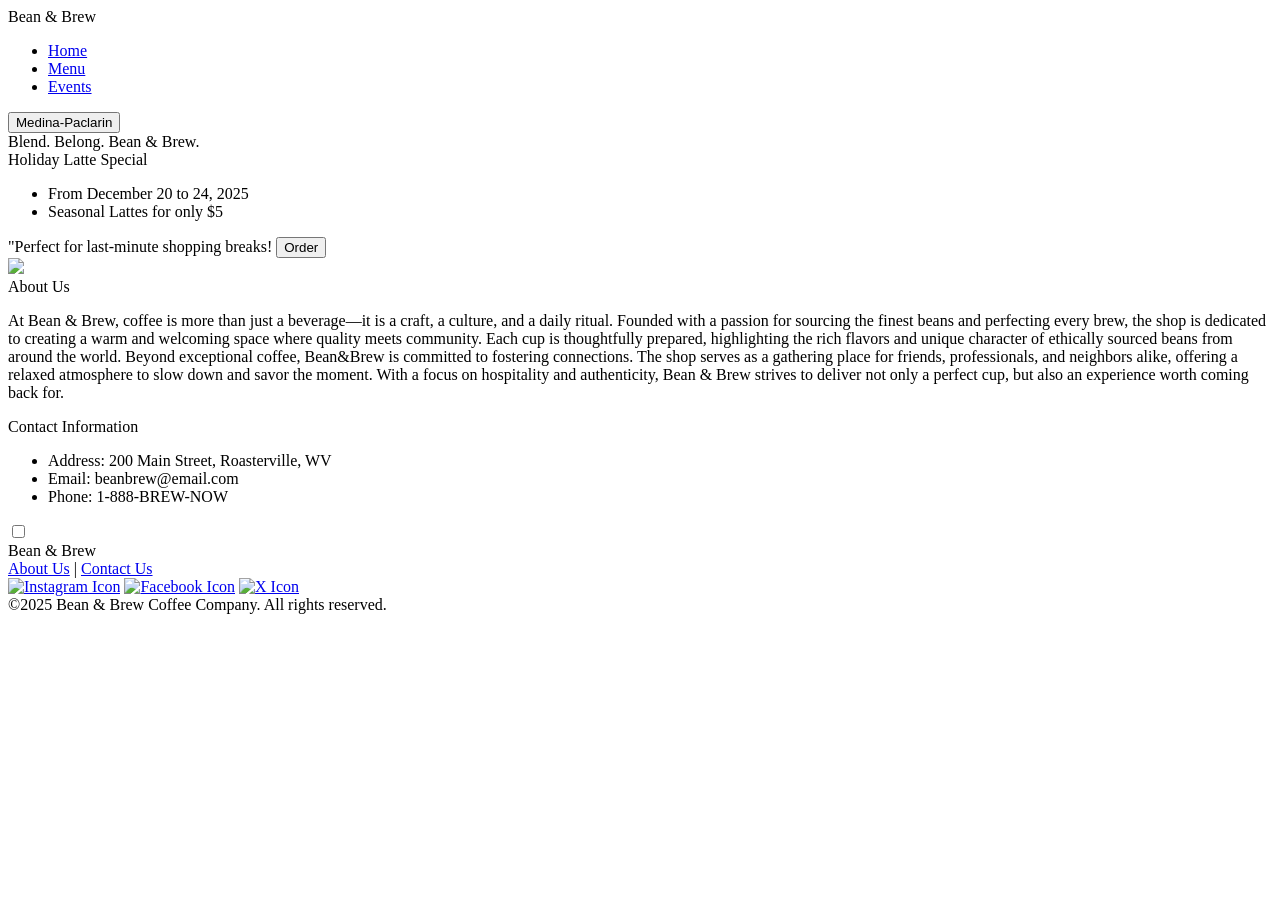
==== index.html @ fe65b321 "Create index.html" ====
<!DOCTYPE html>
<html lang="en">
<head>
    <meta charset="UTF-8">
    <meta name="viewport" content="width=device-width, initial-scale=1.0">
    <title>Bean & Brew | Home</title>
    <link rel="stylesheet" href="font.css" />
    <link rel="stylesheet" href="header.css" />
    <link rel="stylesheet" href="footer.css" />
    <link rel="stylesheet" href="indexStyle.css" />
</head>
<body>

    <!-- header -->
    <header class="header">
        <nav class="nav">
            <div class="beanbrew">Bean & Brew</div>
            <ul>
                <li><a href="index.html">Home</a></li>
                <li><a href="menu.html">Menu</a></li>
                <li><a href="events.html">Events</a></li>
            </ul>
            
            <div class="headerbuttons">
                <input type="button" id="" name="" value="Medina-Paclarin" class="welcomeButton" title="Profile Page">
            </div>
        </nav>
    </header>
    
    <!-- banner -->
    <section class="banner">
        <div class="message">
            <span>Blend.</span>
            <span>Belong.</span>
            <span class="highlight">Bean & Brew.</span>
        </div>
    </section>

    <!-- promo section -->
    <section class="promoSection">
        <div class="bannerContainer">
            <div class="promoMessage">
                <span class="holidayLatte">Holiday Latte Special</span>
                <span class="promoDateName">
                    <ul>
                        <li>From December 20 to 24, 2025</li>
                        <li>Seasonal Lattes for only <span class="price">$5</span></li>
                    </ul>
                </span>
                <span class="promoInfo">"Perfect for last-minute shopping breaks!</span>
                <button class="orderButton">Order</button>
            </div>
            <div class="promoImageDiv"><img src="images/home/promoImage.jpg"></div>
        </div>
    </section>

    <!-- About us section -->
    <div class="aboutUsContainer" id="aboutUs">
        <div class="taglineContainer">
        </div>
        <div class="aboutUsImage"></div>
        <div class="aboutUsInfo">
            <span class="aboutUsText">About Us</span>
            <p>At Bean & Brew, coffee is more than just a beverage—it is a craft, a culture, and a daily ritual. Founded with a passion for sourcing the finest beans and perfecting every brew, the shop is dedicated to creating a warm and welcoming space where quality meets community. Each cup is thoughtfully prepared, highlighting the rich flavors and unique character of ethically sourced beans from around the world. Beyond exceptional coffee, Bean&Brew is committed to fostering connections. The shop serves as a gathering place for friends, professionals, and neighbors alike, offering a relaxed atmosphere to slow down and savor the moment. With a focus on hospitality and authenticity, Bean & Brew strives to deliver not only a perfect cup, but also an experience worth coming back for.</p>
        </div>
    </div>


    <!-- contact information section -->
    <div class="contactInfoContainer" id="contactInformation">
        <div class="contactInfoTextInside">
            <div class="contactInfo">
                <span>Contact</span>
                <span>Information</span>
            </div>
                        
            <span class="addressTitle">
                <ul>
                    <li><span class="label">Address: </span>200 Main Street, Roasterville, WV</li>
                    <li><span class="label">Email: </span>beanbrew@email.com</li>
                    <li><span class="label">Phone: </span>1-888-BREW-NOW</li>
                </ul>
            </span>
        </div>

        <div class="map">
            <input type="checkbox" name="" id="zoom_img">
            <label for="zoom_img">
                <img src="images/home/contactInfoMap.png" class="imageMap" alt="">
            </label>
            
        </div>
    </div>


    <!-- footer -->
    <footer class="footer">
        <div class="footerbeanbrew">Bean & Brew</div>
        <div class="link">
            <a href="index.html#aboutUs"><span>About Us</span></a>
            <span>|</span>
            <a href="index.html#contactInformation"><span>Contact Us</span></a>
        </div>
        <div class="socials">
            <a href="https://www.instagram.com/" title="Visit Instagram Page"><img src="images/main/instagramIcon.png" alt="Instagram Icon"></a>
            <a href="https://www.facebook.com/" title="Visit Facebook Page"><img src="images/main/facebookIcon.png" alt="Facebook Icon"></a>
            <a href="https://x.com/" title="Visit X Page"><img src="images/main/xIcon.png" alt="X Icon"></a>
        </div>
        <div class="copyrightText">©2025 Bean & Brew Coffee Company. All rights reserved.</div>
    </footer>
</body>
</html>
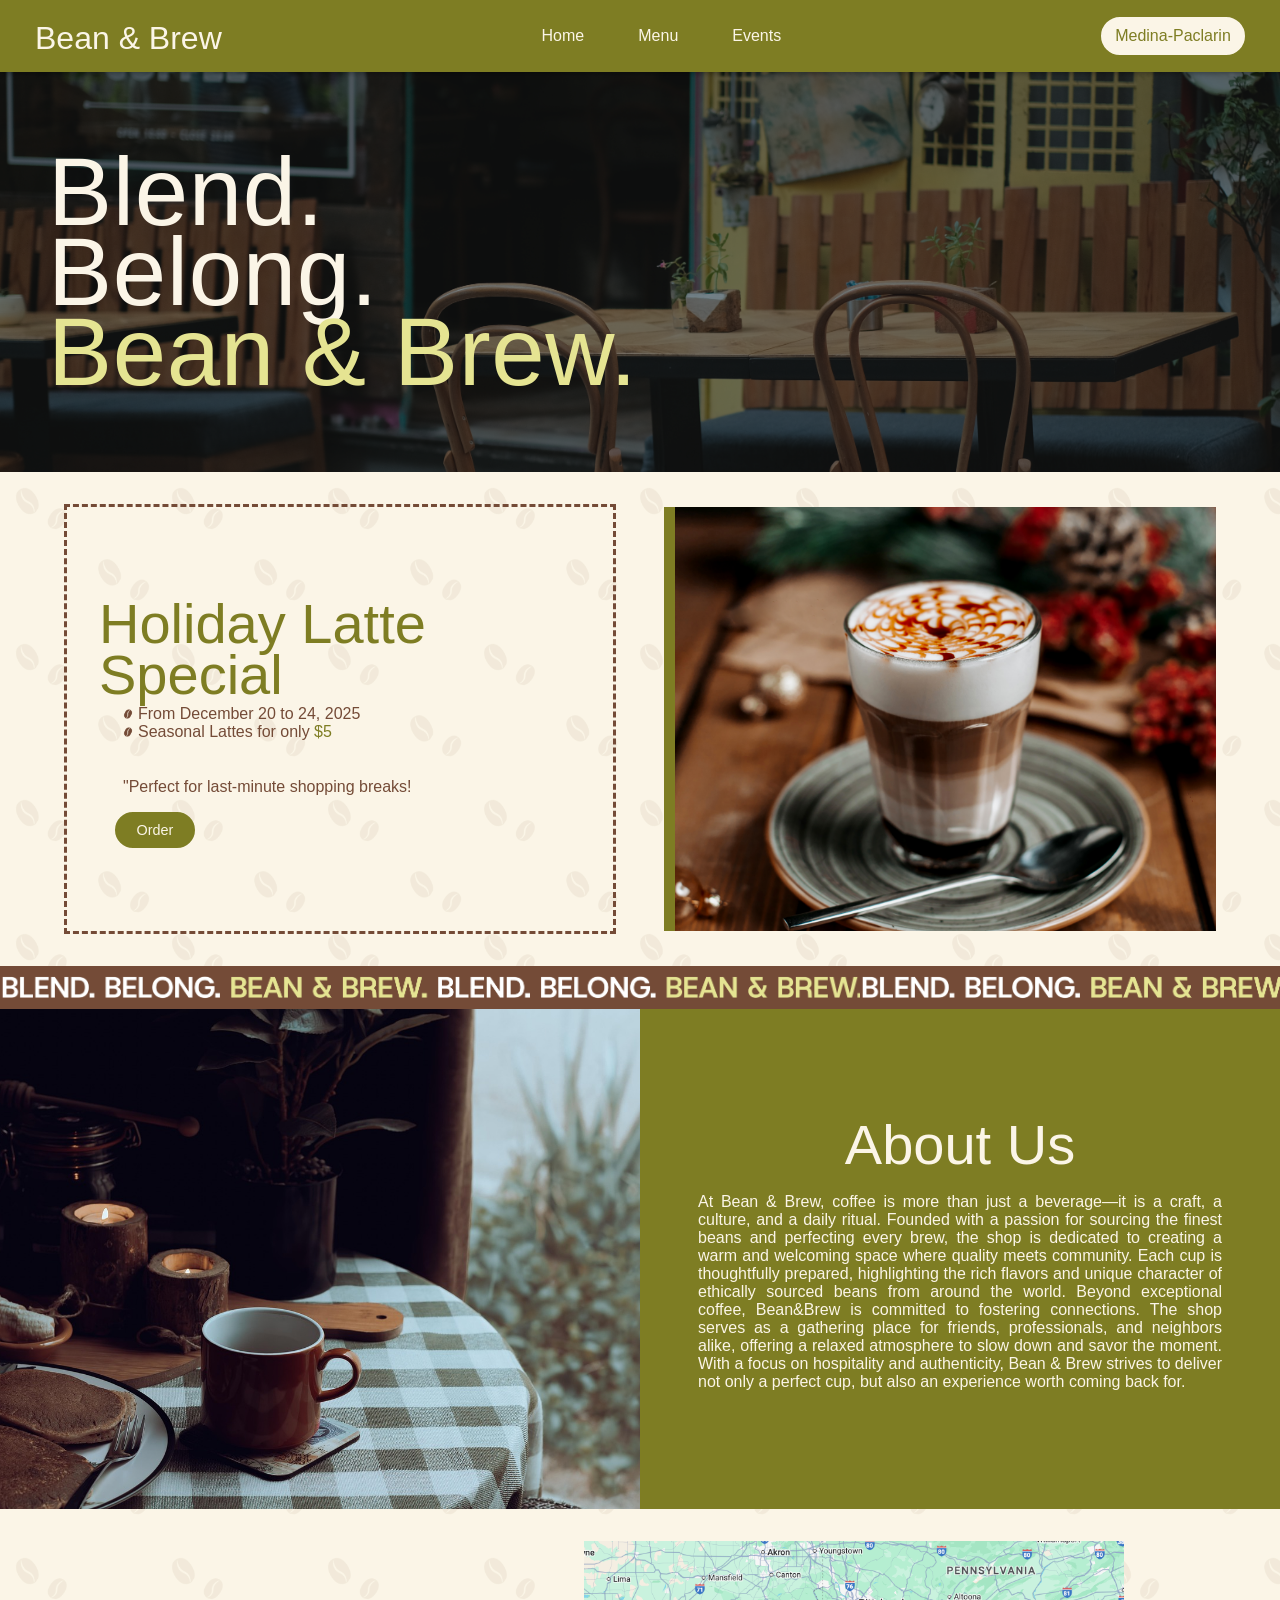
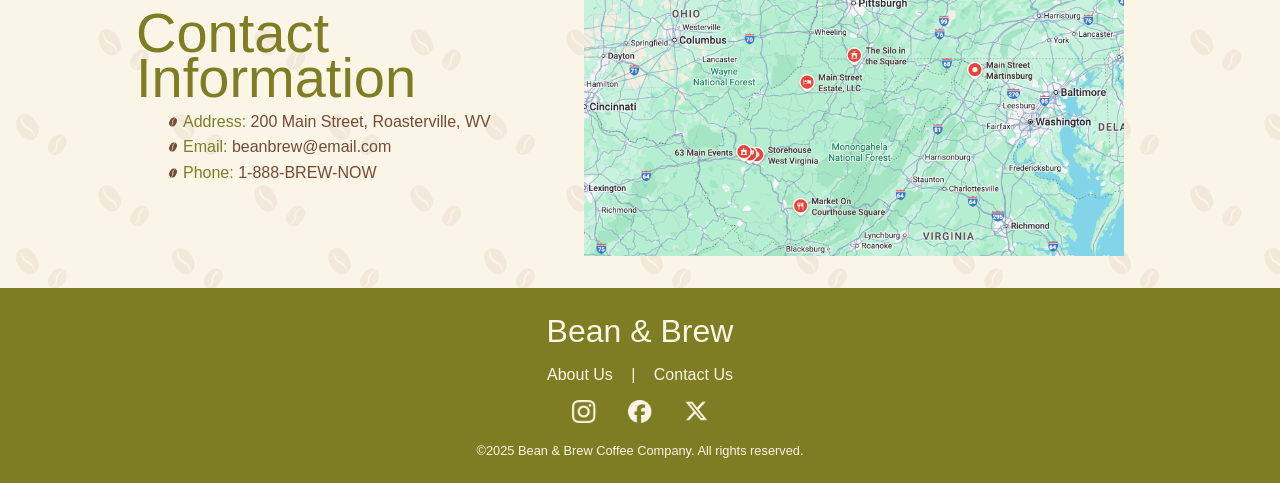
==== commit b0248ab2: "index.html" ====
--- a/index.html
+++ b/index.html
@@ -4,6 +4,8 @@
     <meta charset="UTF-8">
     <meta name="viewport" content="width=device-width, initial-scale=1.0">
     <title>Bean & Brew | Home</title>
+    <link href="https://db.onlinewebfonts.com/c/3d9e6bbad16ecc01310433beda2ccd6a?family=Host+Grotesk" rel="stylesheet">
+    <link href="https://db.onlinewebfonts.com/c/500899405f17a77ace3779878c96c40a?family=Bolota" rel="stylesheet">
     <link rel="stylesheet" href="font.css" />
     <link rel="stylesheet" href="header.css" />
     <link rel="stylesheet" href="footer.css" />
@@ -110,3 +112,4 @@
     </footer>
 </body>
 </html>
+
--- a/font.css
+++ b/font.css
@@ -0,0 +1,25 @@
+/* font families */
+@font-face {
+    font-family: "Bolota";
+    src: url("500899405f17a77ace3779878c96c40a.eot");
+    src: url("500899405f17a77ace3779878c96c40a.eot?#iefix")format("embedded-opentype"),
+        url("500899405f17a77ace3779878c96c40a.woff")format("woff"),
+        url("500899405f17a77ace3779878c96c40a.woff2")format("woff2"),
+        url("500899405f17a77ace3779878c96c40a.ttf")format("truetype"),
+        url("500899405f17a77ace3779878c96c40a.svg#Bolota")format("svg");
+    font-weight: normal;
+    font-style: normal;
+    font-display: swap;
+}
+@font-face {
+    font-family: "Host Grotesk";
+    src: url("3d9e6bbad16ecc01310433beda2ccd6a.eot");
+    src: url("3d9e6bbad16ecc01310433beda2ccd6a.eot?#iefix")format("embedded-opentype"),
+        url("3d9e6bbad16ecc01310433beda2ccd6a.woff")format("woff"),
+        url("3d9e6bbad16ecc01310433beda2ccd6a.woff2")format("woff2"),
+        url("3d9e6bbad16ecc01310433beda2ccd6a.ttf")format("truetype"),
+        url("3d9e6bbad16ecc01310433beda2ccd6a.svg#Host Grotesk")format("svg");
+    font-weight: normal;
+    font-style: normal;
+    font-display: swap;
+}
--- a/header.css
+++ b/header.css
@@ -0,0 +1,534 @@
+/*  colors: FBF5E7, 7E7D23, 744B37, E5E492*/
+html {
+    scroll-behavior: smooth;
+}
+
+body {
+    background-color: #FBF5E7;
+    background-image: url(images/main/pattern.png);
+    background-size: contain;
+    font: "Host Grotesk", sans-serif;
+    margin: 0;
+    padding: 0;
+}
+
+@media (min-width: 1051px) {
+   .header {
+        position: sticky;
+        top: 0;
+        z-index: 999;
+        box-shadow: 0 2px 5px rgba(0, 0, 0, 0.3);
+        padding: 15px;
+        background-color: #7E7D23;
+    }
+
+    .nav {
+        display: flex;
+        justify-content: space-between;
+        align-items: center;
+    }
+
+    .nav ul {
+        list-style-type: none;
+        margin: 0;
+        padding: 0;
+        font-size: 1rem;
+    }
+
+    .nav ul li {
+        display: inline;
+        margin: 25px;
+        text-align: center;
+    }
+
+    .nav ul li a {
+        color: #FBF5E7;
+        text-decoration: none;
+        font-family: "Host Grotesk", sans-serif;
+    }
+
+    .beanbrew {
+        color: #FBF5E7;
+        font-family: "Bolota", sans-serif;
+        text-align: left;
+        font-size: 2rem;
+        padding-top: 5px;
+        padding-left: 20px;
+    }
+
+    .headerbuttons {
+        display: flex;
+        gap: 10px;
+        padding-right: 20px;
+    }
+    .headerbuttons input {
+        border-radius: 5rem;
+        border-style: solid;
+        padding: 0.5rem 0.7rem;
+        font-family: "Host Grotesk", sans-serif;
+        font-size: 1rem;
+        width: 9rem;
+        display: flex;
+        flex-direction: row;
+    }
+
+    .welcomeButton {
+        background-color: #FBF5E7;
+        color: #7E7D23;
+        border-color: #FBF5E7;
+        cursor: pointer;
+    }
+
+        /* banner */
+    .banner {
+        background-size: cover;
+        height: 25rem;
+        background-position: center;
+        display: flex;
+        align-items: center;
+        justify-content: flex-start;
+    }
+
+    .message {
+        background-color: rgb(27, 29, 28,0.5);
+        height: 25rem;
+        width: 100rem;
+        display: flex;
+        flex-direction: column;
+        justify-content: center;
+    }
+
+    .message span {
+        display: flex;
+        justify-content: flex-start;
+        align-items: center;
+        padding-left: 3rem;
+        color: #FBF5E7;
+        font-family: "Bolota", sans-serif;
+        letter-spacing: 0.04rem;
+        font-size: 6rem;
+        line-height: 5rem;   
+    }
+
+    .banner .message span.highlight {
+        color: #E5E492;
+    }
+}
+
+@media (max-width: 1050px) and (min-width: 801px) {
+    .header {
+        position: sticky;
+        top: 0;
+        z-index: 999;
+        box-shadow: 0 2px 5px rgba(0, 0, 0, 0.3);
+        padding: 13px;
+        background-color: #7E7D23;
+    }
+
+    .nav {
+        display: flex;
+        justify-content: space-between;
+        align-items: center;
+    }
+
+    .nav ul {
+        list-style-type: none;
+        margin: 0;
+        padding: 0;
+        font-size: 0.8rem;
+    }
+
+    .nav ul li {
+        display: inline;
+        margin: 18px;
+        text-align: center;
+    }
+
+    .nav ul li a {
+        color: #FBF5E7;
+        text-decoration: none;
+        font-family: "Host Grotesk", sans-serif;
+    }
+
+    .beanbrew {
+        color: #FBF5E7;
+        font-family: "Bolota", sans-serif;
+        text-align: left;
+        font-size: 1.5rem;
+        padding-top: 4px;
+        padding-left: 20px;
+    }
+
+    .headerbuttons {
+        display: flex;
+        gap: 9px;
+        padding-right: 20px;
+    }
+    .headerbuttons input {
+        border-radius: 5rem;
+        border-style: solid;
+        padding: 0.3rem 0.5rem;
+        font-family: "Host Grotesk", sans-serif;
+        font-size: 0.8rem;
+        height: 1.9rem;
+        width: 7.3rem;
+        display: flex;
+        flex-direction: row;
+    }
+
+    .welcomeButton {
+        background-color: #FBF5E7;
+        color: #7E7D23;
+        border-color: #FBF5E7;
+        cursor: pointer;
+    }
+
+    /* banner */
+    .banner {
+        background-size: cover;
+        height: 18rem;
+        background-position: center;
+        display: flex;
+        align-items: center;
+        justify-content: flex-start;
+    }
+
+    .message {
+        background-color: rgb(27, 29, 28,0.5);
+        height: 18rem;
+        width: 100rem;
+        display: flex;
+        flex-direction: column;
+        justify-content: center;
+    }
+
+    .message span {
+        display: flex;
+        justify-content: flex-start;
+        align-items: center;
+        padding-left: 3rem;
+        color: #FBF5E7;
+        font-family: "Bolota", sans-serif;
+        letter-spacing: 0.04rem;
+        font-size: 4rem;
+        line-height: 4rem;   
+    }
+
+    .banner .message span.highlight {
+        color: #E5E492;
+    }
+}
+
+@media (max-width: 800px) and (min-width: 501px) {
+   .header {
+        position: sticky;
+        top: 0;
+        z-index: 999;
+        box-shadow: 0 2px 5px rgba(0, 0, 0, 0.3);
+        padding: 10px;
+        background-color: #7E7D23;
+    }
+
+    .nav {
+        display: flex;
+        justify-content: space-between;
+        align-items: center;
+    }
+
+    .nav ul {
+        list-style-type: none;
+        margin: 0;
+        padding: 0;
+        font-size: 0.7rem;
+    }
+
+    .nav ul li {
+        display: inline;
+        margin: 9px;
+        text-align: center;
+    }
+
+    .nav ul li a {
+        color: #FBF5E7;
+        text-decoration: none;
+        font-family: "Host Grotesk", sans-serif;
+    }
+
+    .beanbrew {
+        color: #FBF5E7;
+        font-family: "Bolota", sans-serif;
+        text-align: left;
+        font-size: 1.3rem;
+        padding-top: 3px;
+        padding-left: 20px;
+    }
+
+    .headerbuttons {
+        display: flex;
+        gap: 8px;
+        padding-right: 20px;
+    }
+    .headerbuttons input {
+        border-radius: 5rem;
+        border-style: solid;
+        padding: 0.2rem 0.4rem;
+        font-family: "Host Grotesk", sans-serif;
+        font-size: 0.7rem;
+        height: 1.5rem;
+        width: 6.5rem;
+        display: flex;
+        flex-direction: row;
+    }
+
+    .welcomeButton {
+        background-color: #FBF5E7;
+        color: #7E7D23;
+        border-color: #FBF5E7;
+        cursor: pointer;
+    }
+
+    /* banner */
+    .banner {
+        background-size: cover;
+        height: 13rem;
+        background-position: center;
+        display: flex;
+        align-items: center;
+        justify-content: flex-start;
+    }
+
+    .message {
+        background-color: rgb(27, 29, 28,0.5);
+        height: 13rem;
+        width: 100rem;
+        display: flex;
+        flex-direction: column;
+        justify-content: center;
+    }
+
+    .message span {
+        display: flex;
+        justify-content: flex-start;
+        align-items: center;
+        padding-left: 3rem;
+        color: #FBF5E7;
+        font-family: "Bolota", sans-serif;
+        letter-spacing: 0.04rem;
+        font-size: 3rem;
+        line-height: 3rem;   
+    }
+
+    .banner .message span.highlight {
+        color: #E5E492;
+    }
+}
+
+@media (max-width: 500px) and (min-width: 401px) {
+   .header {
+        position: sticky;
+        top: 0;
+        z-index: 999;
+        box-shadow: 0 2px 5px rgba(0, 0, 0, 0.3);
+        padding: 10px;
+        background-color: #7E7D23;
+    }
+
+    .nav {
+        display: flex;
+        justify-content: space-between;
+        align-items: center;
+    }
+
+    .nav ul {
+        list-style-type: none;
+        margin: 0;
+        padding: 0;
+        font-size: 0.5rem;
+    }
+
+    .nav ul li {
+        display: inline;
+        margin: 9px;
+        text-align: center;
+    }
+
+    .nav ul li a {
+        color: #FBF5E7;
+        text-decoration: none;
+        font-family: "Host Grotesk", sans-serif;
+    }
+
+    .beanbrew {
+        color: #FBF5E7;
+        font-family: "Bolota", sans-serif;
+        text-align: left;
+        font-size: 1rem;
+        padding-top: 3px;
+        padding-left: 20px;
+    }
+
+    .headerbuttons {
+        display: flex;
+        gap: 8px;
+        padding-right: 20px;
+    }
+    .headerbuttons input {
+        border-radius: 5rem;
+        border-style: solid;
+        padding: 0.2rem 0.4rem;
+        font-family: "Host Grotesk", sans-serif;
+        font-size: 0.5rem;
+        height: 1.5rem;
+        width: 4.8rem;
+        display: flex;
+        flex-direction: row;
+        justify-content: space-between;
+    }
+
+    .welcomeButton {
+        background-color: #FBF5E7;
+        color: #7E7D23;
+        border-color: #FBF5E7;
+        cursor: pointer;
+    }
+
+    /* banner */
+    .banner {
+        background-size: cover;
+        height: 13rem;
+        background-position: center;
+        display: flex;
+        align-items: center;
+        justify-content: flex-start;
+    }
+
+    .message {
+        background-color: rgb(27, 29, 28,0.5);
+        height: 13rem;
+        width: 100rem;
+        display: flex;
+        flex-direction: column;
+        justify-content: center;
+    }
+
+    .message span {
+        display: flex;
+        justify-content: flex-start;
+        align-items: center;
+        padding-left: 3rem;
+        color: #FBF5E7;
+        font-family: "Bolota", sans-serif;
+        letter-spacing: 0.04rem;
+        font-size: 3rem;
+        line-height: 3rem;   
+    }
+
+    .banner .message span.highlight {
+        color: #E5E492;
+    }
+}
+
+@media (max-width: 400px) {
+   .header {
+        position: sticky;
+        top: 0;
+        z-index: 999;
+        box-shadow: 0 2px 5px rgba(0, 0, 0, 0.3);
+        padding: 8px;
+        background-color: #7E7D23;
+    }
+
+    .nav {
+        display: flex;
+        justify-content: space-between;
+        align-items: center;
+    }
+
+    .nav ul {
+        list-style-type: none;
+        margin: 0;
+        padding: 0;
+        font-size: 0.5rem;
+    }
+
+    .nav ul li {
+        display: inline;
+        margin: 6px;
+        text-align: center;
+    }
+
+    .nav ul li a {
+        color: #FBF5E7;
+        text-decoration: none;
+        font-family: "Host Grotesk", sans-serif;
+    }
+
+    .beanbrew {
+        color: #FBF5E7;
+        font-family: "Bolota", sans-serif;
+        text-align: left;
+        font-size: 0.8rem;
+        padding-top: 3px;
+        padding-left: 10px;
+    }
+
+    .headerbuttons {
+        display: flex;
+        gap: 6px;
+        padding-right: 10px;
+    }
+    .headerbuttons input {
+        border-radius: 5rem;
+        border-style: solid;
+        padding: 0.1rem 0.3rem;
+        font-family: "Host Grotesk", sans-serif;
+        font-size: 0.5rem;
+        height: 1.3rem;
+        width: 4.5rem;
+        display: flex;
+        flex-direction: row;
+        justify-content: space-between;
+    }
+
+    .welcomeButton {
+        background-color: #FBF5E7;
+        color: #7E7D23;
+        border-color: #FBF5E7;
+        cursor: pointer;
+    }
+
+    /* banner */
+    .banner {
+        background-size: cover;
+        height: 8rem;
+        background-position: center;
+        display: flex;
+        align-items: center;
+        justify-content: flex-start;
+    }
+
+    .message {
+        background-color: rgb(27, 29, 28,0.5);
+        height: 8rem;
+        width: 100rem;
+        display: flex;
+        flex-direction: column;
+        justify-content: center;
+    }
+
+    .message span {
+        display: flex;
+        justify-content: flex-start;
+        align-items: center;
+        padding-left: 2rem;
+        color: #FBF5E7;
+        font-family: "Bolota", sans-serif;
+        letter-spacing: 0.04rem;
+        font-size: 1.8rem;
+        line-height: 1.8rem;   
+    }
+
+    .banner .message span.highlight {
+        color: #E5E492;
+    }
+}
--- a/footer.css
+++ b/footer.css
@@ -0,0 +1,243 @@
+/*  colors: FBF5E7, 7E7D23, 744B37, E5E492*/
+html {
+    scroll-behavior: smooth;
+}
+
+body {
+    background-color: #FBF5E7;
+    background-image: url(images/main/pattern.png);
+    background-size: contain;
+    font: "Host Grotesk", sans-serif;
+    margin: 0;
+    padding: 0;
+}
+
+@media (min-width: 1051px) {
+    /* footer */
+    .footer {
+        padding: 25px;
+        background-color: #7E7D23;
+        display: flex;
+        flex-direction: column;
+        justify-content: center;
+        align-items: center;
+        gap: 1rem;
+    }
+
+    .footerbeanbrew {
+        font-family: "Bolota", sans-serif;
+        color: #FBF5E7;
+        font-size: 2rem;
+    }
+
+    .link * {
+        color: #FBF5E7;
+        text-decoration: none;
+        font-family: "Host Grotesk", sans-serif;
+        font-size: 1rem;
+        margin: 0.3rem;
+    }
+
+    .footer .socials {
+        display: flex;
+        flex-direction: row;
+        justify-content: center;
+        align-items: center;
+        gap: 2rem;
+    }
+
+    .footer .socials img {
+        width:1.5rem;
+    }
+
+    .copyrightText {
+        color: #FBF5E7;
+        font-family: "Host Grotesk", sans-serif;
+        font-size: 0.8rem;
+        white-space: nowrap;
+    }
+}
+
+@media (max-width: 1050px) and (min-width: 801px) {
+    /* footer */
+    .footer {
+        padding: 20px;
+        background-color: #7E7D23;
+        display: flex;
+        flex-direction: column;
+        justify-content: center;
+        align-items: center;
+        gap: 0.5rem;
+    }
+
+    .footerbeanbrew {
+        font-family: "Bolota", sans-serif;
+        color: #FBF5E7;
+        font-size: 1.5rem;
+    }
+
+    .link * {
+        color: #FBF5E7;
+        text-decoration: none;
+        font-family: "Host Grotesk", sans-serif;
+        font-size: 0.8rem;
+        margin: 0.3rem;
+    }
+
+    .footer .socials {
+        display: flex;
+        flex-direction: row;
+        justify-content: center;
+        align-items: center;
+        gap: 2rem;
+    }
+
+    .footer .socials img {
+        width:1.2rem;
+    }
+
+    .copyrightText {
+        color: #FBF5E7;
+        font-family: "Host Grotesk", sans-serif;
+        font-size: 0.6rem;
+        white-space: nowrap;
+    }
+}
+
+@media (max-width: 800px) and (min-width: 501px) {
+    /* footer */
+    .footer {
+        padding: 15px;
+        background-color: #7E7D23;
+        display: flex;
+        flex-direction: column;
+        justify-content: center;
+        align-items: center;
+        gap: 0.5rem;
+    }
+
+    .footerbeanbrew {
+        font-family: "Bolota", sans-serif;
+        color: #FBF5E7;
+        font-size: 1rem;
+    }
+
+    .link * {
+        color: #FBF5E7;
+        text-decoration: none;
+        font-family: "Host Grotesk", sans-serif;
+        font-size: 0.7rem;
+        margin: 0.3rem;
+    }
+
+    .footer .socials {
+        display: flex;
+        flex-direction: row;
+        justify-content: center;
+        align-items: center;
+        gap: 1rem;
+    }
+
+    .footer .socials img {
+        width:1rem;
+    }
+
+    .copyrightText {
+        color: #FBF5E7;
+        font-family: "Host Grotesk", sans-serif;
+        font-size: 0.5rem;
+        white-space: nowrap;
+    }
+}
+
+@media (max-width: 500px) and (min-width: 401px) {
+    /* footer */
+    .footer {
+        padding: 15px;
+        background-color: #7E7D23;
+        display: flex;
+        flex-direction: column;
+        justify-content: center;
+        align-items: center;
+        gap: 0.5rem;
+    }
+
+    .footerbeanbrew {
+        font-family: "Bolota", sans-serif;
+        color: #FBF5E7;
+        font-size: 1rem;
+    }
+
+    .link * {
+        color: #FBF5E7;
+        text-decoration: none;
+        font-family: "Host Grotesk", sans-serif;
+        font-size: 0.5rem;
+        margin: 0.3rem;
+    }
+
+    .footer .socials {
+        display: flex;
+        flex-direction: row;
+        justify-content: center;
+        align-items: center;
+        gap: 1rem;
+    }
+
+    .footer .socials img {
+        width:1rem;
+    }
+
+    .copyrightText {
+        color: #FBF5E7;
+        font-family: "Host Grotesk", sans-serif;
+        font-size: 0.3rem;
+        white-space: nowrap;
+    }
+}
+
+@media (max-width: 400px) {
+    /* footer */
+    .footer {
+        padding: 13px;
+        background-color: #7E7D23;
+        display: flex;
+        flex-direction: column;
+        justify-content: center;
+        align-items: center;
+        gap: 0.3rem;
+    }
+
+    .footerbeanbrew {
+        font-family: "Bolota", sans-serif;
+        color: #FBF5E7;
+        font-size: 0.8rem;
+    }
+
+    .link * {
+        color: #FBF5E7;
+        text-decoration: none;
+        font-family: "Host Grotesk", sans-serif;
+        font-size: 0.5rem;
+        margin: 0.2rem;
+    }
+
+    .footer .socials {
+        display: flex;
+        flex-direction: row;
+        justify-content: center;
+        align-items: center;
+        gap: 1rem;
+    }
+
+    .footer .socials img {
+        width:1rem;
+    }
+
+    .copyrightText {
+        color: #FBF5E7;
+        font-family: "Host Grotesk", sans-serif;
+        font-size: 0.4rem;
+        white-space: nowrap;
+    }
+}
--- a/indexStyle.css
+++ b/indexStyle.css
@@ -0,0 +1,1405 @@
+html{
+    scroll-behavior: smooth;
+}
+
+body {
+    background-color: #FBF5E7;
+    background-image: url(images/main/pattern.png);
+    background-size: contain;
+    font: "Host Grotesk", sans-serif;
+    margin: 0;
+    padding: 0;
+}
+
+@media(min-width:1051px) {
+    /* banner */
+    .banner {
+        background-image: url("images/home/homeBanner.jpg");
+    }
+
+    /* promo section */
+    .promoSection {
+        max-width: 100%;
+        display: flex;
+        justify-content: center;
+        padding: 2rem 0;
+    }
+
+    .bannerContainer {
+        display: grid;
+        grid-template-columns: 1fr 1fr;
+        gap: 3rem;
+        max-width: auto;
+        width: 90%;
+        align-items: center;
+    }
+
+    .promoMessage {
+        border: 0.2rem;
+        border-style: dashed;
+        border-color: #744B37;
+        height: 26.5rem;
+        font-family: "Host Grotesk", sans-serif;
+        color: #744B37;
+        display: flex;
+        flex-direction: column;
+        justify-content:center;
+    }
+
+    .promoImageDiv {
+        background-color: #7E7D23;
+        background-size: cover;
+        background-position: center;
+        height: 26.5rem;
+    }
+
+    .promoImageDiv img {
+        padding-left: 2%;
+        width: 98%;
+        height: 100%;
+        object-fit: cover;
+    }
+
+    .holidayLatte {
+        font-family: "Bolota", sans-serif;
+        font-size: 3.5rem;
+        color: #7e7d23;
+        padding-left: 2rem;
+        padding-right: 2rem;
+        margin-top: 0.5rem;
+        line-height: 3.2rem;
+    }
+
+    .promoDateName, .promoInfo {
+        padding-left: 3.5rem;
+        padding-right: 3.5rem;
+        font-size: 1rem;
+    }
+
+    .promoDateName {
+        padding-bottom: 0.3rem;
+        padding-top: 0.3rem;
+        font-weight: 500;
+    }
+
+    .special {
+        padding-bottom: 0.1rem;
+    }
+
+    .price {
+        font-family: "Bolota", sans-serif;
+        font-size: 1rem;
+        color: #7e7d23;
+    }
+
+    .promoInfo {
+        padding-top: 2rem;
+    }
+    
+    .promoDateName ul {
+        list-style-type: none;
+        padding: 0;
+        margin: 0;
+    }
+
+    .promoDateName li {
+        background-image: url('images/main/coffee_bean.png');
+        background-repeat: no-repeat;
+        background-position: 0 center;
+        background-size: 10px;
+        padding-left: 15px;
+    }
+
+    .orderButton {
+        margin-left: 3rem;
+        margin-top: 1rem;
+        background-color: #7E7D23;
+        color: #FBF5E7;
+        border-color: #7E7D23;
+        cursor: pointer;
+        border-radius: 5rem;
+        border-style: solid;
+        padding: 0.5rem 0.7rem;
+        font-size: 0.9rem;
+        width: 5rem;    
+    }
+
+    /* About us section */
+    .aboutUsContainer {
+        display: grid;
+        grid-template-columns: 1fr 1fr;
+        padding-bottom: 1rem;
+        font-family: "Host Grotesk", sans-serif;
+    }
+
+    .aboutUsContainer > div {
+        padding: 10px;
+        font-size: 30px;
+        text-align: center;
+    }
+
+    .aboutUsContainer div:nth-child(1) {
+        grid-column: 1/3;
+        padding: 0.1rem;
+        background-color: #744B37;
+        text-wrap: nowrap;
+    }
+
+    .blendBelongText {
+        color: #FBF5E7;
+    }
+
+    .beanBrewText {
+        color: #E5E492;
+    }
+
+    .aboutUsContainer div:nth-child(2) {
+        height: 30rem;
+        background-image: url(images/home/aboutUs.jpg);
+        background-position: center;
+        background-size: cover;
+    }
+
+    .aboutUsContainer div:nth-child(3) {
+        height: 30rem;
+        background-color: #7e7d23;
+        color: #FBF5E7;
+        text-align: justify;
+        font-size: 1rem;   
+        display: flex;
+        flex-direction: column;
+        justify-content: center;     
+    }
+
+    .aboutUsInfo * {
+        padding-left: 3rem;
+        padding-right: 3rem;
+        font-weight: 0;
+    }
+
+    .aboutUsText {
+        font-family: "Bolota", sans-serif;
+        font-size: 3.5rem;
+        color: #FBF5E7;
+        white-space: nowrap; 
+        overflow: hidden;
+        text-overflow: ellipsis;
+        text-align: center;
+    }
+
+    .taglineContainer {
+        background-image: url(images/home/banner.png);
+        background-size: contain;
+        min-height: 40px;
+    }
+
+    /* contact information section */
+    .contactInfoContainer {
+        max-width: 100%;
+        display: flex;
+        flex-direction: row;
+        justify-content: center; 
+        gap: 3rem;
+        padding-top: 1rem;
+        padding-bottom: 2rem;
+        font-family: "Host Grotesk", sans-serif;
+    }
+
+    .contactInfoTextInside {
+        display: flex;
+        flex-direction: column;
+        justify-content: center; 
+        padding-left: 3.5rem;
+    }
+
+    .contactInfo {
+        display: flex;
+        flex-direction: column;
+        justify-content: center; 
+        font-family: "Bolota", sans-serif;
+        font-size: 3.5rem;
+        color: #7e7d23;
+        width: 25rem;
+        line-height: 2.8rem;
+        padding-bottom: 0.5rem;
+    }
+
+    .addressTitle {
+        font-weight: 500;
+        color: #744B37;
+        font-size: 1rem;
+        line-height: 1.6rem;
+        padding-left: 2rem;
+    }
+
+    .addressTitle ul {
+        list-style-type: none;
+        padding: 0;
+        margin: 0;
+    }
+
+    .addressTitle li {
+        background-image: url('images/main/coffee_bean.png');
+        background-repeat: no-repeat;
+        background-position: 0 center;
+        background-size: 10px;
+        padding-left: 15px;
+    }
+
+    .label { 
+        font-family: "Bolota", sans-serif;
+        font-size: 1rem;
+        color: #7e7d23;
+    }
+
+    .contactInfoContainer div:nth-child(2) {
+        text-align:left;
+        cursor: zoom-in;
+    }
+
+    #zoom_img {
+        display: none;
+    }
+
+    .imageMap:hover {
+        cursor:zoom-in
+    }
+
+    .imageMap {
+        transition: transform 0.5s ease-in-out;
+        max-width: 90%;
+        height: auto;
+        display: block;
+    }
+
+    .map {
+        max-width: 600px;  
+        width: 100%;  
+        display: flex;   
+        justify-content: center; 
+        overflow: hidden;
+        padding-right: 1rem;
+    }
+
+    #zoom_img:checked ~ label > .imageMap {
+        transform: scale(1.2);
+        cursor: zoom-out;
+    }
+}
+
+@media(max-width: 1050px) and (min-width:801px){
+    /* banner */
+    .banner {
+        background-image: url("images/home/homeBanner.jpg");
+    }
+
+    /* promo section */
+    .promoSection {
+        max-width: 100%;
+        display: flex;
+        justify-content: center;
+        padding: 2rem 0;
+    }
+
+    .bannerContainer {
+        display: grid;
+        grid-template-columns: 1fr 1fr;
+        gap: 3rem;
+        max-width: auto;
+        width: 90%;
+        align-items: center;
+    }
+
+    .promoMessage {
+        border: 0.2rem;
+        border-style: dashed;
+        border-color: #744B37;
+        height: 22rem;
+        font-family: "Host Grotesk", sans-serif;
+        color: #744B37;
+        display: flex;
+        flex-direction: column;
+        justify-content:center;
+    }
+
+    .promoImageDiv {
+        background-color: #7E7D23;
+        background-size: cover;
+        background-position: center;
+        height: 22rem;
+    }
+
+    .promoImageDiv img {
+        padding-left: 2%;
+        width: 98%;
+        height: 100%;
+        object-fit: cover;
+    }
+
+    .holidayLatte {
+        font-family: "Bolota", sans-serif;
+        font-size: 2.5rem;
+        color: #7e7d23;
+        padding-left: 2rem;
+        padding-right: 2rem;
+        margin-top: 0.5rem;
+        line-height: 2.8rem;
+    }
+
+    .promoDateName, .promoInfo {
+        padding-left: 3.5rem;
+        padding-right: 3.5rem;
+        font-size: 0.8rem;
+    }
+
+    .promoDateName {
+        padding-bottom: 0.3rem;
+        padding-top: 0.3rem;
+        font-weight: 500;
+    }
+
+    .special {
+        padding-bottom: 0.1rem;
+    }
+
+    .price {
+        font-family: "Bolota", sans-serif;
+        font-size: 0.8rem;
+        color: #7e7d23;
+    }
+
+    .promoInfo {
+        padding-top: 2rem;
+    }
+    
+    .promoDateName ul {
+        list-style-type: none;
+        padding: 0;
+        margin: 0;
+    }
+
+    .promoDateName li {
+        background-image: url('images/main/coffee_bean.png');
+        background-repeat: no-repeat;
+        background-position: 0 center;
+        background-size: 8px;
+        padding-left: 13px;
+    }
+
+    .orderButton {
+        margin-left: 3rem;
+        margin-top: 1rem;
+        background-color: #7E7D23;
+        color: #FBF5E7;
+        border-color: #7E7D23;
+        cursor: pointer;
+        border-radius: 5rem;
+        border-style: solid;
+        padding: 0.5rem 0.7rem;
+        font-size: 0.8rem;
+        width: 5rem;    
+    }
+
+    /* About us section */
+    .aboutUsContainer {
+        max-width: 100%;
+        display: grid;
+        grid-template-columns: 1fr 1fr;
+        padding-bottom: 1rem;
+        font-family: "Host Grotesk", sans-serif;
+    }
+
+    .aboutUsContainer > div {
+        padding: 10px;
+        font-size: 30px;
+        text-align: center;
+    }
+
+    .aboutUsContainer div:nth-child(1) {
+        grid-column: 1/3;
+        padding: 0.1rem;
+        background-color: #744B37;
+        text-wrap: nowrap;
+    }
+
+    .blendBelongText {
+        color: #FBF5E7;
+    }
+
+    .beanBrewText {
+        color: #E5E492;
+    }
+
+    .aboutUsContainer div:nth-child(2) {
+        height: 25rem;
+        background-image: url(images/home/aboutUs.jpg);
+        background-position: center;
+        background-size: cover;
+    }
+
+    .aboutUsContainer div:nth-child(3) {
+        height: 25rem;
+        background-color: #7e7d23;
+        color: #FBF5E7;
+        text-align: justify;
+        font-size: 0.8rem;   
+        display: flex;
+        flex-direction: column;
+        justify-content: center;     
+    }
+
+    .aboutUsInfo * {
+        padding-left: 2.5rem;
+        padding-right: 2.5rem;
+        font-weight: 0;
+    }
+
+    .aboutUsText {
+        font-family: "Bolota", sans-serif;
+        font-size: 2.5rem;
+        color: #FBF5E7;
+        white-space: nowrap; 
+        overflow: hidden;
+        text-overflow: ellipsis;
+        text-align: center;
+    }
+
+    .taglineContainer * {
+        font-size:20px;
+    }
+
+    .taglineContainer {
+        background-image: url(images/home/banner.png);
+        background-size: contain;
+        min-height: 30px;
+    }
+
+    /* contact information section */
+    .contactInfoContainer {
+        max-width: 100%;
+        display: flex;
+        justify-content: center;
+        padding-top: 1rem;
+        padding-bottom: 2rem;
+        font-family: "Host Grotesk", sans-serif; 
+    }
+
+    .contactInfoTextInside {
+        display: flex;
+        flex-direction: column;
+        justify-content: center; 
+        padding-left: 3.5rem;
+    }
+
+    .contactInfo {
+        display: flex;
+        flex-direction: column;
+        justify-content: center; 
+        font-family: "Bolota", sans-serif;
+        font-size: 2.5rem;
+        color: #7e7d23;
+        width: 25rem;
+        line-height: 2.8rem;
+        padding-bottom: 0.5rem;
+    }
+
+    .addressTitle {
+        font-weight: 500;
+        color: #744B37;
+        font-size: 1rem;
+        line-height: 1.5rem;
+        padding-left: 2rem;
+    }
+
+    .addressTitle ul {
+        list-style-type: none;
+        padding: 0;
+        margin: 0;
+    }
+
+    .addressTitle li {
+        background-image: url('images/main/coffee_bean.png');
+        background-repeat: no-repeat;
+        background-position: 0 center;
+        background-size: 10px;
+        padding-left: 15px;
+    }
+
+    .label { 
+        font-family: "Bolota", sans-serif;
+        font-size: 1rem;
+        color: #7e7d23;
+    }
+
+    .contactInfoContainer div:nth-child(2) {
+        text-align:left;
+        cursor: zoom-in;
+    }
+
+    #zoom_img {
+        display: none;
+    }
+
+    .imageMap:hover {
+        cursor:zoom-in
+    }
+
+    .imageMap {
+        transition: transform 0.5s ease-in-out;
+        max-width: 90%;
+        height: auto;
+        display: block;
+    }
+
+    .map {
+        max-width: 600px;
+        min-width: 300px;
+        width: 100%;  
+        display: flex;   
+        justify-content: center; 
+        overflow: hidden;
+        padding-right: 1rem;
+    }
+
+    #zoom_img:checked ~ label > .imageMap {
+        transform: scale(1.2);
+        cursor: zoom-out;
+    }
+}
+
+@media(max-width: 800px) and (min-width:501px){
+    /* banner */
+    .banner {
+        background-image: url("images/home/homeBanner.jpg");
+    }
+
+    /* promo section */
+    .promoSection {
+        max-width: 100%;
+        display: flex;
+        justify-content: center;
+        padding: 1.5rem 0;
+    }
+
+    .bannerContainer {
+        display: grid;
+        grid-template-columns: 1fr 1fr;
+        gap: 1.5rem;
+        max-width: auto;
+        width: 90%;
+        align-items: center;
+    }
+
+    .promoMessage {
+        border: 0.15rem;
+        border-style: dashed;
+        border-color: #744B37;
+        height: 15rem;
+        font-family: "Host Grotesk", sans-serif;
+        color: #744B37;
+        display: flex;
+        flex-direction: column;
+        justify-content:center;
+    }
+
+    .promoImageDiv {
+        background-color: #7E7D23;
+        background-size: cover;
+        background-position: center;
+        height: 15rem;
+    }
+
+    .promoImageDiv img {
+        padding-left: 2%;
+        width: 98%;
+        height: 100%;
+        object-fit: cover;
+    }
+
+    .holidayLatte {
+        font-family: "Bolota", sans-serif;
+        font-size: 1.5rem;
+        color: #7e7d23;
+        padding-left: 2rem;
+        padding-right: 2rem;
+        margin-top: 0.5rem;
+        line-height: 1.5rem;
+    }
+
+    .promoDateName, .promoInfo {
+        padding-left: 2.5rem;
+        padding-right: 2.5rem;
+        font-size: 0.5rem;
+    }
+
+    .promoDateName {
+        padding-bottom: 0.3rem;
+        padding-top: 0.3rem;
+        font-weight: 500;
+    }
+
+    .special {
+        padding-bottom: 0.1rem;
+    }
+
+    .price {
+        font-family: "Bolota", sans-serif;
+        font-size: 0.5rem;
+        color: #7e7d23;
+    }
+
+    .promoInfo {
+        padding-top: 2rem;
+    }
+    
+    .promoDateName ul {
+        list-style-type: none;
+        padding: 0;
+        margin: 0;
+    }
+
+    .promoDateName li {
+        background-image: url('images/main/coffee_bean.png');
+        background-repeat: no-repeat;
+        background-position: 0 center;
+        background-size: 5px;
+        padding-left: 10px;
+    }
+
+    .orderButton {
+        margin-left: 2.5rem;
+        margin-top: 1rem;
+        background-color: #7E7D23;
+        color: #FBF5E7;
+        border-color: #7E7D23;
+        cursor: pointer;
+        border-radius: 5rem;
+        border-style: solid;
+        padding: 0.2rem 0.4rem;
+        font-size: 0.5rem;
+        height: 1.5rem;
+        width: 4rem;       
+    }
+
+    /* About us section */
+    .aboutUsContainer {
+        display: grid;
+        grid-template-columns: 1fr 1fr;
+        padding-bottom: 1rem;
+        font-family: "Host Grotesk", sans-serif;
+    }
+
+    .aboutUsContainer > div {
+        padding: 10px;
+        font-size: 30px;
+        text-align: center;
+    }
+
+    .aboutUsContainer div:nth-child(1) {
+        grid-column: 1/3;
+        padding: 0.1rem;
+        background-color: #744B37;
+        text-wrap: nowrap;
+    }
+
+    .blendBelongText {
+        color: #FBF5E7;
+    }
+
+    .beanBrewText {
+        color: #E5E492;
+    }
+
+    .aboutUsContainer div:nth-child(2) {
+        height: 15rem;
+        background-image: url(images/home/aboutUs.jpg);
+        background-position: center;
+        background-size: cover;
+    }
+
+    .aboutUsContainer div:nth-child(3) {
+        height: 15rem;
+        background-color: #7e7d23;
+        color: #FBF5E7;
+        text-align: justify;
+        font-size: 0.5rem;   
+        display: flex;
+        flex-direction: column;
+        justify-content: center;     
+    }
+
+    .aboutUsInfo * {
+        padding-left: 1.2rem;
+        padding-right: 1.2rem;
+        font-weight: 0;
+    }
+
+    .aboutUsText {
+        font-family: "Bolota", sans-serif;
+        font-size: 1.5rem;
+        color: #FBF5E7;
+        white-space: nowrap; 
+        overflow: hidden;
+        text-overflow: ellipsis;
+        text-align: center;
+    }
+
+    .taglineContainer * {
+        font-size:16px;
+    }
+
+    .taglineContainer {
+        background-image: url(images/home/banner.png);
+        background-size: contain;
+        min-height: 15px;
+    }
+
+    /* contact information section */
+    .contactInfoContainer {
+        max-width: 100%;
+        display: flex;
+        justify-content: center;
+        padding-top: 0.7rem;
+        padding-bottom: 1.5rem;
+        font-family: "Host Grotesk", sans-serif; 
+    }
+
+    .contactInfoTextInside {
+        display: flex;
+        flex-direction: column;
+        justify-content: center; 
+        padding-left: 3rem;
+    }
+
+    .contactInfo {
+        display: flex;
+        flex-direction: column;
+        justify-content: center; 
+        font-family: "Bolota", sans-serif;
+        font-size: 1.5rem;
+        color: #7e7d23;
+        width: 15rem;
+        line-height: 1.5rem;
+        padding-bottom: 0.5rem;
+    }
+
+    .addressTitle {
+        font-weight: 500;
+        color: #744B37;
+        font-size: 0.5rem;
+        padding-left: 2rem;
+    }
+
+    .addressTitle ul {
+        list-style-type: none;
+        padding: 0;
+        margin: 0;
+    }
+
+    .addressTitle li {
+        background-image: url('images/main/coffee_bean.png');
+        background-repeat: no-repeat;
+        background-position: 0 center;
+        background-size: 5px;
+        padding-left: 10px;
+    }
+
+    .label { 
+        font-family: "Bolota", sans-serif;
+        font-size: 0.5rem;
+        color: #7e7d23;
+    }
+
+    .contactInfoContainer div:nth-child(2) {
+        text-align:left;
+        cursor: zoom-in;
+    }
+
+    #zoom_img {
+        display: none;
+    }
+
+    .imageMap:hover {
+        cursor:zoom-in
+    }
+
+    .imageMap {
+        transition: transform 0.5s ease-in-out;
+        max-width: 90%;
+        height: auto;
+        display: block;
+    }
+
+    .map {
+        max-width: 300px;
+        min-width: 80px;
+        width: 100%;  
+        display: flex;   
+        justify-content: center; 
+        overflow: hidden;
+        padding-right: 1rem;
+    }
+
+    #zoom_img:checked ~ label > .imageMap {
+        transform: scale(1.2);
+        cursor: zoom-out;
+    }
+}
+
+@media(max-width: 500px) and (min-width:401px){
+    /* banner */
+    .banner {
+        background-image: url("images/home/homeBanner.jpg");
+    }
+
+    /* promo section */
+    .promoSection {
+        max-width: 100%;
+        display: flex;
+        justify-content: center;
+        padding: 1.5rem 0;
+    }
+
+    .bannerContainer {
+        display: grid;
+        grid-template-columns: 1fr 1fr;
+        gap: 1rem;
+        max-width: auto;
+        width: 90%;
+        align-items: center;
+    }
+
+    .promoMessage {
+        border: 0.1rem;
+        border-style: dashed;
+        border-color: #744B37;
+        height: 11rem;
+        font-family: "Host Grotesk", sans-serif;
+        color: #744B37;
+        display: flex;
+        flex-direction: column;
+        justify-content:center;
+    }
+
+    .promoImageDiv {
+        background-color: #7E7D23;
+        background-size: cover;
+        background-position: center;
+        height: 11rem;
+    }
+
+    .promoImageDiv img {
+        padding-left: 2%;
+        width: 98%;
+        height: 100%;
+        object-fit: cover;
+    }
+
+    .holidayLatte {
+        font-family: "Bolota", sans-serif;
+        font-size: 0.8rem;
+        color: #7e7d23;
+        padding-left: 1rem;
+        padding-right: 1rem;
+        margin-top: 0.5rem;
+        line-height: 1rem;
+    }
+
+    .promoDateName, .promoInfo {
+        padding-left: 1.5rem;
+        padding-right: 1.5rem;
+        font-size: 0.5rem;
+    }
+
+    .promoDateName {
+        padding-bottom: 0.3rem;
+        padding-top: 0.3rem;
+        font-weight: 500;
+    }
+
+    .special {
+        padding-bottom: 0.1rem;
+    }
+
+    .price {
+        font-family: "Bolota", sans-serif;
+        font-size: 0.4rem;
+        color: #7e7d23;
+    }
+
+    .promoInfo {
+        padding-top: 1rem;
+    }
+    
+    .promoDateName ul {
+        list-style-type: none;
+        padding: 0;
+        margin: 0;
+    }
+
+    .promoDateName li {
+        background-image: url('images/main/coffee_bean.png');
+        background-repeat: no-repeat;
+        background-position: 0 center;
+        background-size: 5px;
+        padding-left: 10px;
+    }
+
+    .orderButton {
+        margin-left: 1.5rem;
+        margin-top: 0.5rem;
+        background-color: #7E7D23;
+        color: #FBF5E7;
+        border-color: #7E7D23;
+        cursor: pointer;
+        border-radius: 5rem;
+        border-style: solid;
+        padding: 0.2rem 0.4rem;
+        font-size: 0.5rem;
+        height: 1.5rem;
+        width: 3rem;       
+    }
+
+    /* About us section */
+    .aboutUsContainer {
+        display: grid;
+        grid-template-columns: 1fr 1fr;
+        padding-bottom: 1rem;
+        font-family: "Host Grotesk", sans-serif;
+    }
+
+    .aboutUsContainer > div {
+        padding: 10px;
+        font-size: 20px;
+        text-align: center;
+    }
+
+    .aboutUsContainer div:nth-child(1) {
+        grid-column: 1/3;
+        padding: 0.1rem;
+        background-color: #744B37;
+        text-wrap: nowrap;
+    }
+
+    .blendBelongText {
+        color: #FBF5E7;
+    }
+
+    .beanBrewText {
+        color: #E5E492;
+    }
+
+    .aboutUsContainer div:nth-child(2) {
+        height: 12rem;
+        background-image: url(images/home/aboutUs.jpg);
+        background-position: center;
+        background-size: cover;
+    }
+
+    .aboutUsContainer div:nth-child(3) {
+        height: 12rem;
+        background-color: #7e7d23;
+        color: #FBF5E7;
+        text-align: justify;
+        font-size: 0.4rem;   
+        display: flex;
+        flex-direction: column;
+        justify-content: center;     
+    }
+
+    .aboutUsInfo * {
+        padding-left: 1.2rem;
+        padding-right: 1.2rem;
+        font-weight: 0;
+    }
+
+    .aboutUsText {
+        font-family: "Bolota", sans-serif;
+        font-size: 0.8rem;
+        color: #FBF5E7;
+        white-space: nowrap; 
+        overflow: hidden;
+        text-overflow: ellipsis;
+        text-align: center;
+    }
+
+    .taglineContainer * {
+        font-size:13px;
+    }
+
+    .taglineContainer {
+        background-image: url(images/home/banner.png);
+        background-size: contain;
+        min-height: 15px;
+    }
+
+    /* contact information section */
+    .contactInfoContainer {
+        max-width: 100%;
+        display: flex;
+        justify-content: center;
+        padding-top: 0.5rem;
+        padding-bottom: 1.3rem;
+        font-family: "Host Grotesk", sans-serif; 
+    }
+
+    .contactInfoTextInside {
+        display: flex;
+        flex-direction: column;
+        justify-content: center; 
+        padding-left: 3rem;
+    }
+
+    .contactInfo {
+        display: flex;
+        flex-direction: column;
+        justify-content: center; 
+        font-family: "Bolota", sans-serif;
+        font-size: 0.8rem;
+        color: #7e7d23;
+        width: 10rem;
+        line-height: 1rem;
+        padding-bottom: 0.4rem;
+    }
+
+    .addressTitle {
+        font-weight: 500;
+        color: #744B37;
+        font-size: 0.4rem;
+        line-height: 0.4rem;
+        padding-left: 0.5rem;
+    }
+
+    .addressTitle ul {
+        list-style-type: none;
+        padding: 0;
+        margin: 0;
+    }
+
+    .addressTitle li {
+        background-image: url('images/main/coffee_bean.png');
+        background-repeat: no-repeat;
+        background-position: 0 center;
+        background-size: 5px;
+        padding-left: 10px;
+    }
+
+    .label { 
+        font-family: "Bolota", sans-serif;
+        font-size: 0.4rem;
+        color: #7e7d23;
+    }
+
+    .contactInfoContainer div:nth-child(2) {
+        text-align:left;
+        cursor: zoom-in;
+    }
+
+    #zoom_img {
+        display: none;
+    }
+
+    .imageMap:hover {
+        cursor:zoom-in
+    }
+
+    .imageMap {
+        transition: transform 0.5s ease-in-out;
+        max-width: 90%;
+        height: auto;
+        display: block;
+    }
+
+    .map {
+        max-width: 200px;
+        min-width: 50px;
+        width: 100%;  
+        display: flex;   
+        justify-content: center; 
+        overflow: hidden;
+        padding-right: 1rem;
+    }
+
+    #zoom_img:checked ~ label > .imageMap {
+        transform: scale(1.2);
+        cursor: zoom-out;
+    }
+}
+
+@media (max-width: 400px){
+    /* banner */
+    .banner {
+        background-image: url("images/home/homeBanner.jpg");
+    }
+
+    /* promo section */
+    .promoSection {
+        max-width: 100%;
+        display: flex;
+        justify-content: center;
+        padding: 1.5rem 0;
+    }
+
+    .bannerContainer {
+        display: grid;
+        grid-template-columns: 1fr 1fr;
+        gap: 0.8rem;
+        max-width: auto;
+        width: 90%;
+        align-items: center;
+    }
+
+    .promoMessage {
+        border: 0.1rem;
+        border-style: dashed;
+        border-color: #744B37;
+        height: 9rem;
+        font-family: "Host Grotesk", sans-serif;
+        color: #744B37;
+        display: flex;
+        flex-direction: column;
+        justify-content:center;
+    }
+
+    .promoImageDiv {
+        background-color: #7E7D23;
+        background-size: cover;
+        background-position: center;
+        height: 9rem;
+    }
+
+    .promoImageDiv img {
+        padding-left: 2%;
+        width: 98%;
+        height: 100%;
+        object-fit: cover;
+    }
+
+    .holidayLatte {
+        font-family: "Bolota", sans-serif;
+        font-size: 0.7rem;
+        color: #7e7d23;
+        padding-left: 0.8rem;
+        padding-right: 0.8rem;
+        margin-top: 0.5rem;
+        line-height: 0.8rem;
+    }
+
+    .promoDateName, .promoInfo {
+        padding-left: 1.5rem;
+        padding-right: 1.5rem;
+        font-size: 0.4rem;
+    }
+
+    .promoDateName {
+        padding-bottom: 0.2rem;
+        padding-top: 0.2rem;
+        font-weight: 500;
+    }
+
+    .special {
+        padding-bottom: 0.1rem;
+    }
+
+    .price {
+        font-family: "Bolota", sans-serif;
+        font-size: 0.4rem;
+        color: #7e7d23;
+    }
+
+    .promoInfo {
+        padding-top: 1rem;
+    }
+    
+    .promoDateName ul {
+        list-style-type: none;
+        padding: 0;
+        margin: 0;
+    }
+
+    .promoDateName li {
+        background-image: url('images/main/coffee_bean.png');
+        background-repeat: no-repeat;
+        background-position: 0 center;
+        background-size: 5px;
+        padding-left: 10px;
+    }
+
+    .orderButton {
+        margin-left: 1rem;
+        margin-top: 0.5rem;
+        background-color: #7E7D23;
+        color: #FBF5E7;
+        border-color: #7E7D23;
+        cursor: pointer;
+        border-radius: 5rem;
+        border-style: solid;
+        padding: 0.2rem 0.4rem;
+        font-size: 0.4rem;
+        height: 1.3rem;
+        width: 2.5rem;     
+    }
+
+    /* About us section */
+    .aboutUsContainer {
+        display: grid;
+        grid-template-columns: 1fr 1fr;
+        font-family: "Host Grotesk", sans-serif;
+    }
+
+    .aboutUsContainer > div {
+        padding: 10px;
+        font-size: 20px;
+        text-align: center;
+    }
+
+    .aboutUsContainer div:nth-child(1) {
+        grid-column: 1/3;
+        padding: 0.1rem;
+        background-color: #744B37;
+        text-wrap: nowrap;
+    }
+
+    .blendBelongText {
+        color: #FBF5E7;
+    }
+
+    .beanBrewText {
+        color: #E5E492;
+    }
+
+    .aboutUsContainer div:nth-child(2) {
+        height: 9rem;
+        background-image: url(images/home/aboutUs.jpg);
+        background-position: center;
+        background-size: cover;
+    }
+
+    .aboutUsContainer div:nth-child(3) {
+        height: 9rem;
+        background-color: #7e7d23;
+        color: #FBF5E7;
+        text-align: justify;
+        font-size: 0.3rem;   
+        display: flex;
+        flex-direction: column;
+        justify-content: center;     
+    }
+
+    .aboutUsInfo * {
+        padding-left: 1rem;
+        padding-right: 1rem;
+        font-weight: 0;
+    }
+
+    .aboutUsText {
+        font-family: "Bolota", sans-serif;
+        font-size: 0.7rem;
+        color: #FBF5E7;
+        white-space: nowrap; 
+        overflow: hidden;
+        text-overflow: ellipsis;
+        text-align: center;
+    }
+
+    .taglineContainer * {
+        font-size:10px;
+    }
+
+    .taglineContainer {
+        background-image: url(images/home/banner.png);
+        background-size: contain;
+        min-height: 9px;
+    }
+
+    /* contact information section */
+    .contactInfoContainer {
+        max-width: 100%;
+        display: flex;
+        justify-content: center;
+        padding-top: 1rem;
+        padding-bottom: 1rem;
+        font-family: "Host Grotesk", sans-serif; 
+    }
+
+    .contactInfoTextInside {
+        display: flex;
+        flex-direction: column;
+        justify-content: center; 
+        padding-left: 3rem;
+    }
+
+    .contactInfo {
+        display: flex;
+        flex-direction: column;
+        justify-content: center; 
+        font-family: "Bolota", sans-serif;
+        font-size: 0.7rem;
+        color: #7e7d23;
+        width: 8rem;
+        line-height: 0.8rem;
+        padding-bottom: 0.4rem;
+    }
+
+    .addressTitle {
+        font-weight: 500;
+        color: #744B37;
+        font-size: 0.3rem;
+        padding-left: 0.4rem;
+    }
+
+    .addressTitle ul {
+        list-style-type: none;
+        padding: 0;
+        margin: 0;
+    }
+
+    .addressTitle li {
+        background-image: url('images/main/coffee_bean.png');
+        background-repeat: no-repeat;
+        background-position: 0 center;
+        background-size: 5px;
+        padding-left: 10px;
+    }
+
+    .label { 
+        font-family: "Bolota", sans-serif;
+        font-size: 0.3rem;
+        color: #7e7d23;
+    }
+
+    .contactInfoContainer div:nth-child(2) {
+        text-align:left;
+        cursor: zoom-in;
+    }
+
+    #zoom_img {
+        display: none;
+    }
+
+    .imageMap:hover {
+        cursor:zoom-in
+    }
+
+    .imageMap {
+        transition: transform 0.5s ease-in-out;
+        max-width: 90%;
+        height: auto;
+        display: block;
+    }
+
+    .map {
+        max-width: 180px;   
+        min-width: 50px;
+        width: 100%;  
+        display: flex;   
+        justify-content: center; 
+        overflow: hidden;
+        padding-right: 1rem;
+    }
+
+    #zoom_img:checked ~ label > .imageMap {
+        transform: scale(1.2);
+        cursor: zoom-out;
+    }
+}
